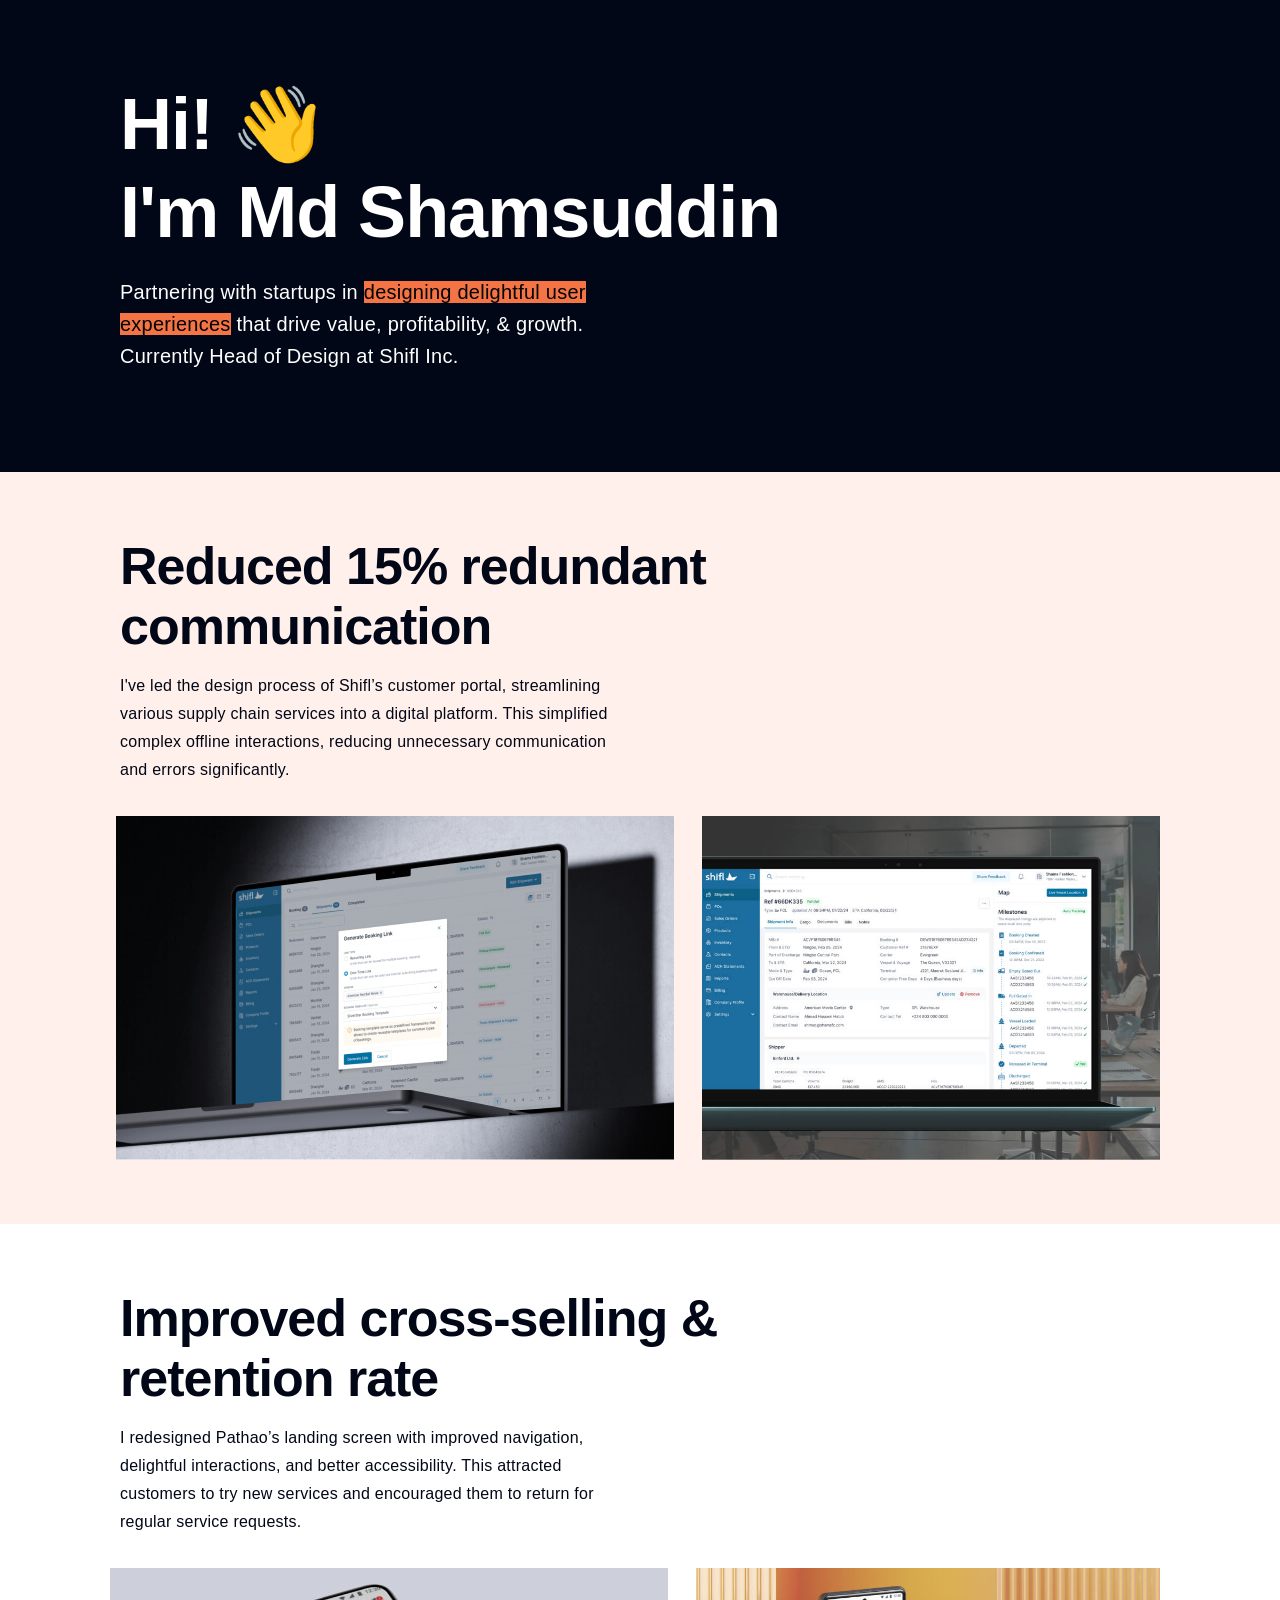
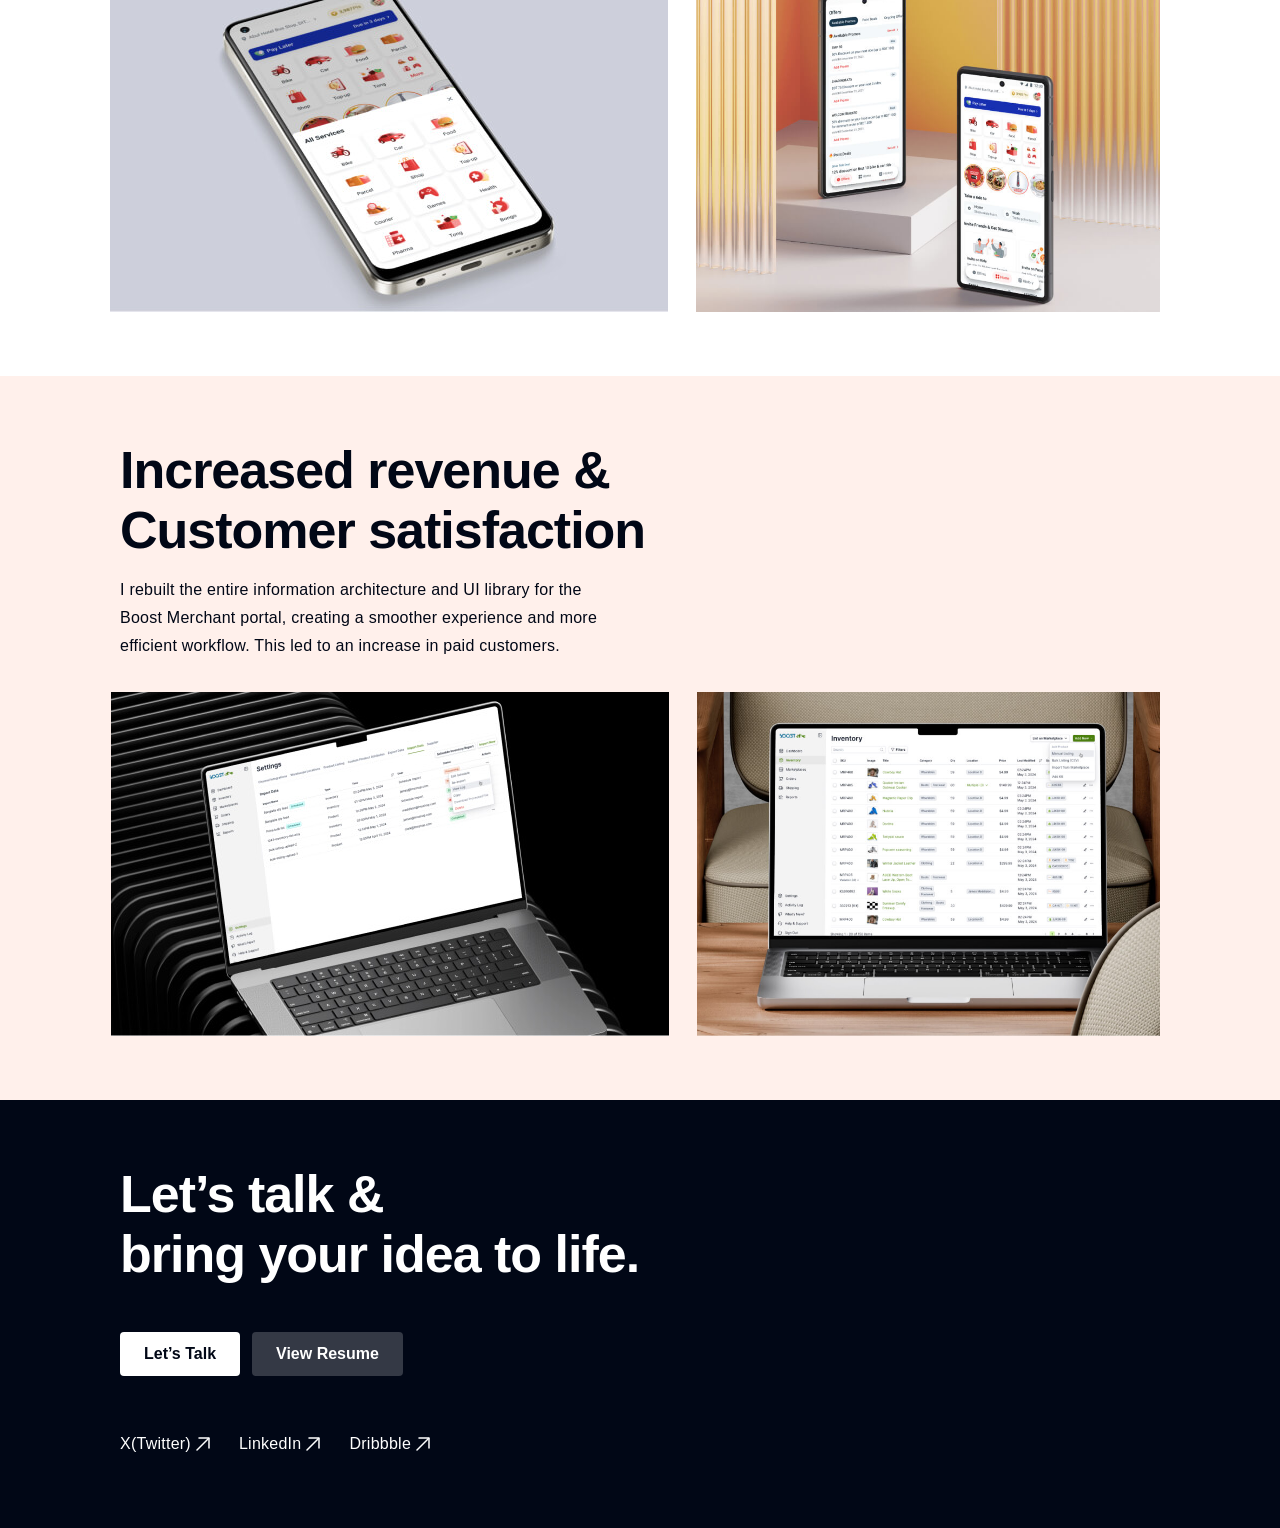
==== index.html @ 47aec11e "Moved all file in this new repo" ====
<html lang="en">
<head>
    <meta charset="UTF-8">
    <meta name="viewport" content="width=device-width, initial-scale=1.0">
    <title>Md Shamsuddin | Product Designer</title>
    <link rel="shortcut icon" href="./assets/favicon.jpg" type="image/jpg">
    <!-- Site's Metadata -->
    <meta property="og:title" content="Md Shamsuddin | Product Designer" />
    <meta property="og:url" content="https://shamsdel.com/" />
    <meta property="og:description" content="Digital product designer with 10 yrs of experience from Bangladesh." />
    <meta property="og:image" content="https://i.ibb.co.com/K29dHQf/thumbnail.jpg" />
    <meta property="og:image:height" content="627"/>
    <meta property="og:type" content="website"/>
    <!-- Stylesheets -->
    <link rel="stylesheet" href="style.css">
    <link rel="preconnect" href="https://fonts.googleapis.com">
    <link rel="preconnect" href="https://fonts.gstatic.com" crossorigin>
    <link href="https://fonts.cdnfonts.com/css/satoshi" rel="stylesheet">
</head>
<body>
    <section id="heroSec">
        <div class="container hero">
            <div class="title">
                <h1>Hi! 👋 <br> I'm Md Shamsuddin</h1>
                <p class="subtext">Partnering with startups in <mark>designing delightful user experiences</mark> that drive value, profitability, & growth. Currently Head of Design at <a href="https://www.linkedin.com/company/shifl" target="_blank">Shifl Inc.</a></p>
            </div>
            <!-- <div class="roll-btn">
                <a href="#work-1">Recent Works<img src="./assets/arrow-down.svg" alt=""></a>
            </div> -->
        </div>
    </section>

    <section id="work-1">
        <div class="container work workBlock-1">
            <div class="work-info">
                <h2>Reduced 15% redundant communication</h2>
                <p>I've led the design process of Shifl’s customer portal, streamlining various supply chain services into a digital platform. This simplified complex offline interactions, reducing unnecessary communication and errors significantly.</p>
            </div>
            <div class="work-imgs">
                <img class="lg-img" src="./assets/work1-bg.jpg" alt="">
                <img class="sm-img" src="./assets/work1-sm.jpg" alt="">
            </div>
        </div>
    </section>

    <section id="work-2">
        <div class="container work workBlock-2">
            <div class="work-info">
                <h2>Improved cross-selling &  retention rate</h2>
                <p>I redesigned Pathao’s landing screen with improved navigation, delightful interactions, and better accessibility. This attracted customers to try new services and encouraged them to return for regular service requests.</p>
            </div>
            <div class="work-imgs">
                <img class="lg-img" src="./assets/work2-bg.jpg" alt="">
                <img class="sm-img" src="./assets/work2-sm.jpg" alt="">
            </div>
        </div>
    </section>

    <section id="work-3">
        <div class="container work workBlock-3">
            <div class="work-info">
                <h2>Increased revenue & Customer satisfaction</h2>
                <p>I rebuilt the entire information architecture and UI library for the Boost Merchant portal, creating a smoother experience and more efficient workflow. This led to an increase in paid customers.</p>
            </div>
            <div class="work-imgs">
                <img class="lg-img" src="./assets/work3-bg.jpg" alt="">
                <img class="sm-img" src="./assets/work3-sm.jpg" alt="">
            </div>
        </div>
    </section>

    <footer>
        <div class="container footerDiv">
            <div class="footer-info">
                <h2>Let’s talk & <br>bring your idea to life.</h2>
                <div class="contact-btn">
                    <a href="mailto:mdshamsc@gmail.com"><button>Let’s Talk</button></a>
                    <a href="./assets/Md-Shamsuddin-Resume.pdf" target="_blank"><button class="secondary-btn">View Resume</button></a>
                </div>
                <div class="socials">
                    <a href="https://x.com/shams4xp">X(Twitter)<img src="./assets/arrow-up-right.svg" alt=""></a>
                    <a href="https://www.linkedin.com/in/mdshamsc/">LinkedIn<img src="./assets/arrow-up-right.svg" alt=""></a>
                    <a href="https://dribbble.com/scdelwar">Dribbble<img src="./assets/arrow-up-right.svg" alt=""></a>
                </div>
            </div>
        </div>
    </footer>   
</body>
</html>
---- style.css ----
html{
    scroll-behavior: smooth;
}

body{
    margin: 0px;
}

section{
    margin: 0px;
    display: flex;
    justify-content: center;
    align-items: center;
}

#heroSec{
    width: 100vw;
    /* height: 100vh; */
    /* background-image: url("./assets/hero-bg-lg.jpg");
    background-position: top right;
    background-size: cover;
    background-repeat: no-repeat; */
    background-color: #010716;
    margin: 0px;
    padding: 80px 0px;
}

#heroSec .subtext{
    padding-bottom: 0px;
}

#work-1, #work-3{
    background-color: #FFF0EB;
}

.hero{
    display: flex;
    flex-direction: column;
    justify-content: flex-end;
    gap: 8px;
    margin: 0;
    padding: 0px;
    height: 100%;
    width: 1200px;
}

h1, h2, h3 {
    font-family: 'Satoshi', Impact, Haettenschweiler, 'Arial Narrow Bold', sans-serif;
    margin: 0px;
    letter-spacing: -2px;
    max-width: 64%;
}

mark{
    background-color: #F57445;
}

h1{
    font-size: 80px;
    line-height: 96px;
    color: #fff;
    letter-spacing: -2px;
}

h2{
    font-size: 56px;
    line-height: 64px;
    color: #010716;
}

p{
    font-family: 'Satoshi', Arial, Helvetica, sans-serif;
    font-size: 16px;
    line-height: 28px;
    color: #010716;
    letter-spacing: 0.25px;
}

.subtext{
    font-size: 20px;
    line-height: 32px;
    color: #fff;
    width: 48%;
    font-weight: 400;
    padding-bottom: 64px;
}

.title p a{
    color: #fff;
    text-decoration: none;
}

.title p a:hover{
    text-decoration: underline;
}

/* .roll-btn{
    font-family: 'Satoshi', Arial, Helvetica, sans-serif;
    font-size: 20px;
    line-height: 32px;
    padding: 64px 0px;
    letter-spacing: 0.25px;
}

.roll-btn a{
    display: flex;
    justify-content: flex-start;
    align-items: center;
    text-decoration: none;
    color: #fff;
}

.roll-btn a:hover{
    text-decoration: underline;
    color: #fff;
}

.roll-btn img{
    padding-left: 8px;
} */

.lg-img, .sm-img{
    max-height: 428px;
}

/* .sm-img{
    max-height: 232px;
} */

.work{
    display: flex;
    flex-direction: column;
    gap: 0px;
    padding: 80px 80px;
    height: auto;
    max-width: 1200px;
}

.work-info p{
    max-width: 40%;
}

.work-imgs{
    display: flex;
    flex-direction: row-reverse;
    gap: 28px;
    align-items: end;
}

footer{
    background-color: #010716;
    display: flex;
    justify-content: center;
    align-items: center;
}

.footerDiv{
    display: flex;
    flex-direction: row;
    width: 1200px;
    padding: 80px 0;
    gap: 120px;
}

.footerDiv .footer-img{
    width: 50%;
}

.footerDiv .footer-info{
    width: 100%;
    display: flex;
    flex-direction: column;
    gap: 16px;
    justify-content: flex-end;

}

.footerDiv h2{
    color: #fff;
    width: 100%;
    padding-bottom: 32px;
}

.footerDiv p{
    color: #fff;
}

.footerDiv .contact-btn{
    padding-bottom: 32px;
}

.contact-btn button{
    color: #010716;
    background-color: #fff;
    border: 0px;
    padding: 8px 24px;
    border-radius: 4px;
    font-size: 16px;
    line-height: 28px;
    font-weight: 700;
    margin-right: 8px;
    cursor:pointer;
}

.contact-btn button:hover{
    background-color: #e5e5e5;
}

.contact-btn .secondary-btn{
    color: #fff;
    background: rgba(255, 255, 255, 0.20);
    border: 0px;
    cursor:pointer;
}

.contact-btn .secondary-btn:hover{
    background: rgba(255, 255, 255, 0.30);
}

.socials{
    display: flex;
    gap: 24px;
}

.socials a{
    color: #fff;
    display: flex;
    justify-content: flex-start;
    align-items: center;
    padding: 8px 0px;
    text-decoration: none;
    font-family: 'Satoshi', Arial, Helvetica, sans-serif;
    letter-spacing: 0.25px;
}

.socials a:hover{
    text-decoration: underline;
}

@media (max-width:1280px) and (min-width:960px) {
    h1{
        font-size: 72px;
        line-height: 88px;
        letter-spacing: -1px;
    }

    h2{
        font-size: 52px;
        line-height: 60px;
        letter-spacing: -1px;
    }

    .hero{
        width: 1040px;
    }

    .footerDiv, .work{
        width: 1040px;
        padding: 64px;
    }

    .lg-img, .sm-img{
        max-height: 344px;
    }
    
    /* .sm-img{
        max-height: 232px;
    } */

    h2, h3 {
        width: 100%;
    }

    .work-info p{
        max-width: 48%;
        padding-bottom: 16px;
    }
}

@media (max-width:959px) and (min-width:768px) {
    h1{
        font-size: 64px;
        line-height: 80px;
        max-width: 100%;
    }

    .hero, .footerDiv, .work{
        width: 736px;
    }

    .hero{
        padding: 0px 24px;
    }

    .lg-img, .sm-img{
        max-height: 240px;
    }
    
    /* .sm-img{
        max-height: 168px;
    } */

    h2, h3 {
        font-size: 44px;
        line-height: 56px;
        max-width: 80%;
    }

    .work-info p{
        max-width: 64%;
        padding-bottom: 16px;
    }

    .footerDiv{
        padding: 64px 0;
        gap: 80px;
    }

    .work{
        padding: 64px 24px;
    }

    .subtext{
        padding-bottom: 24px;
        font-size: 16px;
        line-height: 28px;
        width: 64%;
    }

    /* .roll-btn{
        padding: 24px 0px 80px 0px;
        font-size: 16px;
        line-height: 28px;
    } */
    
}

@media (max-width:767px) and (min-width:425px) {
    h1{
        font-size: 56px;
        line-height: 72px;
        letter-spacing: 0px;
        max-width: 84%;
    }

    .hero, .footerDiv, .work{
        max-width: 84%;
    }

    .hero{
        padding: 0px 24px;
    }

    .lg-img{
        max-height: auto;
        width: 100%;
    }
    
    .sm-img{
        max-height: auto;
        width: 100%;
    }

    h2, h3 {
        font-size: 40px;
        line-height: 48px;
        max-width: 100%;
        letter-spacing: 0px;
    }

    .work-info p{
        max-width: 80%;
    }

    .footerDiv{
        padding: 56px 0;
        gap: 56px;
    }

    .work{
        padding: 56px 20px;
    }

    .subtext{
        padding-bottom: 20px;
        font-size: 16px;
        line-height: 28px;
        width: 72%;
    }

    /* .roll-btn{
        padding: 20px 0px 56px 0px;
        font-size: 16px;
        line-height: 28px;
    } */

    /* #heroSec{
        height: 600px;
    } */

    .work-imgs{
        display: flex;
        flex-direction: column;
        gap: 16px;
        padding-top: 16px;
    }

    /* #heroSec{
        background-image: url("./assets/hero-bg-mb.jpg");
    }     */
}

@media (max-width:424px) {
    h1{
        font-size: 44px;
        line-height: 56px;
        letter-spacing: 0px;
        max-width: 100%;
    }

    #heroSec{
        padding: 48px 0px;
    }

    .hero, .footerDiv, .work{
        max-width: 100%;
    }

    .hero{
        padding: 0px 24px;
    }

    .lg-img{
        max-height: auto;
        width: 100%;
    }
    
    .sm-img{
        max-height: auto;
        width: 100%;
    }

    h2, h3 {
        font-size: 32px;
        line-height: 40px;
        max-width: 100%;
        letter-spacing: 0px;
    }

    .work-info p{
        max-width: 100%;
    }

    .footerDiv{
        padding: 48px 20px;
        gap: 56px;
    }

    .work{
        padding: 48px 20px;
    }

    .subtext{
        padding-bottom: 20px;
        font-size: 16px;
        line-height: 28px;
        width: 100%;
    }

    .work-imgs{
        display: flex;
        flex-direction: column;
        gap: 16px;
        padding-top: 16px;
    }

}
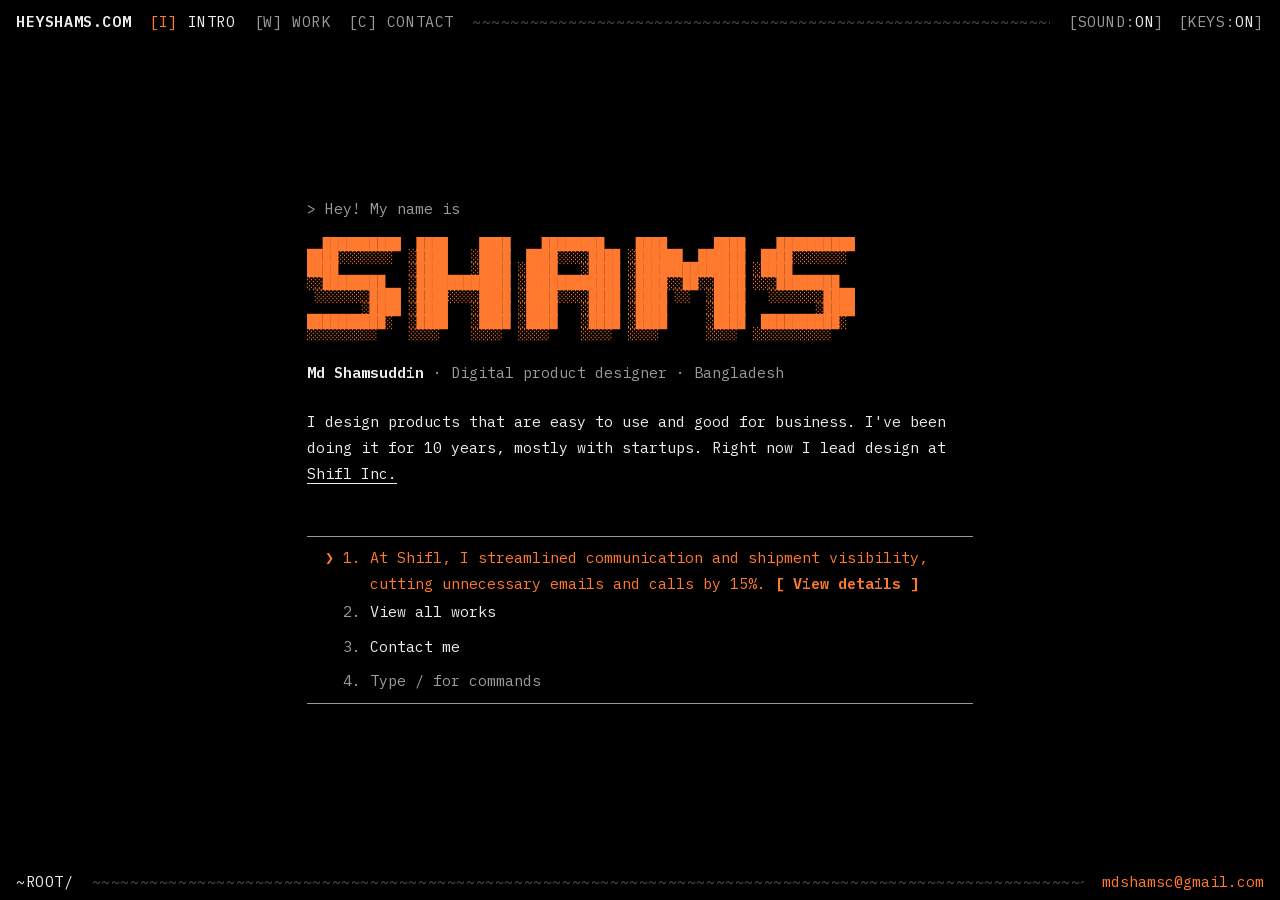
==== commit 24c7be78: "Replace site with ASCII terminal portfolio Co-Authored-By: Claude Sonnet 5.5 <noreply@anthropic.com>" ====
--- a/index.html
+++ b/index.html
@@ -1,89 +1,309 @@
+<!doctype html>
 <html lang="en">
 <head>
-    <meta charset="UTF-8">
-    <meta name="viewport" content="width=device-width, initial-scale=1.0">
-    <title>Md Shamsuddin | Product Designer</title>
-    <link rel="shortcut icon" href="./assets/favicon.jpg" type="image/jpg">
-    <!-- Site's Metadata -->
-    <meta property="og:title" content="Md Shamsuddin | Product Designer" />
-    <meta property="og:url" content="https://shamsdel.com/" />
-    <meta property="og:description" content="Digital product designer with 10 yrs of experience from Bangladesh." />
-    <meta property="og:image" content="https://i.ibb.co.com/K29dHQf/thumbnail.jpg" />
-    <meta property="og:image:height" content="627"/>
-    <meta property="og:type" content="website"/>
-    <!-- Stylesheets -->
-    <link rel="stylesheet" href="style.css">
-    <link rel="preconnect" href="https://fonts.googleapis.com">
-    <link rel="preconnect" href="https://fonts.gstatic.com" crossorigin>
-    <link href="https://fonts.cdnfonts.com/css/satoshi" rel="stylesheet">
+  <meta charset="utf-8">
+  <meta name="viewport" content="width=device-width, initial-scale=1, viewport-fit=cover">
+  <title>Md Shamsuddin · Digital product designer</title>
+  <meta name="description" content="Md Shamsuddin is a digital product designer from Bangladesh with 10 years of experience. Head of Design at Shifl. Case studies: Shifl, Pathao, Boost.">
+  <meta name="author" content="Md Shamsuddin">
+  <meta name="theme-color" content="#000000">
+  <meta name="color-scheme" content="dark">
+  <link rel="canonical" href="https://heyshams.com/">
+
+  <meta property="og:type" content="website">
+  <meta property="og:url" content="https://heyshams.com/">
+  <meta property="og:title" content="Md Shamsuddin · Digital product designer">
+  <meta property="og:description" content="I design products that are easy to use and good for business. 10 years, mostly with startups.">
+  <meta property="og:image" content="https://heyshams.com/assets/img/shams.jpg">
+  <meta name="twitter:card" content="summary">
+  <meta name="twitter:site" content="@shams4xp">
+
+  <link rel="icon" href="data:image/svg+xml,%3Csvg xmlns='http://www.w3.org/2000/svg' viewBox='0 0 32 32'%3E%3Crect width='32' height='32' fill='%23000'/%3E%3Ctext x='4' y='23' font-family='monospace' font-size='20' fill='%23ff7a2f'%3E&gt;_%3C/text%3E%3C/svg%3E">
+  <link rel="preload" href="assets/fonts/IBMPlexMono-400.woff2" as="font" type="font/woff2" crossorigin>
+  <link rel="stylesheet" href="styles.css">
+
+  <script type="application/ld+json">
+  {
+    "@context": "https://schema.org",
+    "@type": "Person",
+    "name": "Md Shamsuddin",
+    "alternateName": "Shams",
+    "jobTitle": "Head of Design",
+    "worksFor": { "@type": "Organization", "name": "Shifl Inc." },
+    "description": "Digital product designer from Bangladesh with 10 years of experience.",
+    "url": "https://heyshams.com/",
+    "image": "https://heyshams.com/assets/img/shams.jpg",
+    "email": "mailto:mdshamsc@gmail.com",
+    "address": { "@type": "PostalAddress", "addressCountry": "BD" },
+    "sameAs": [
+      "https://www.linkedin.com/in/mdshamsc/",
+      "https://dribbble.com/scdelwar",
+      "https://x.com/shams4xp"
+    ]
+  }
+  </script>
+
+  <!-- Marks JS as available before first paint so screens don't flash stacked. -->
+  <script>document.documentElement.classList.add('js');</script>
+
+  <!-- Microsoft Clarity: paste your project ID below. Nothing loads while it is empty. -->
+  <script>
+    window.CLARITY_ID = "ziruip1b5j";
+    if (window.CLARITY_ID) {
+      (function(c,l,a,r,i,t,y){
+        c[a]=c[a]||function(){(c[a].q=c[a].q||[]).push(arguments)};
+        t=l.createElement(r);t.async=1;t.src="https://www.clarity.ms/tag/"+i;
+        y=l.getElementsByTagName(r)[0];y.parentNode.insertBefore(t,y);
+      })(window,document,"clarity","script",window.CLARITY_ID);
+    }
+  </script>
+  <script src="main.js" defer></script>
 </head>
 <body>
-    <section id="heroSec">
-        <div class="container hero">
-            <div class="title">
-                <h1>Hi! 👋 <br> I'm Md Shamsuddin</h1>
-                <p class="subtext">Partnering with startups in <mark>designing delightful user experiences</mark> that drive value, profitability, & growth. Currently Head of Design at <a href="https://www.linkedin.com/company/shifl" target="_blank">Shifl Inc.</a></p>
-            </div>
-            <!-- <div class="roll-btn">
-                <a href="#work-1">Recent Works<img src="./assets/arrow-down.svg" alt=""></a>
-            </div> -->
-        </div>
-    </section>
-
-    <section id="work-1">
-        <div class="container work workBlock-1">
-            <div class="work-info">
-                <h2>Reduced 15% redundant communication</h2>
-                <p>I've led the design process of Shifl’s customer portal, streamlining various supply chain services into a digital platform. This simplified complex offline interactions, reducing unnecessary communication and errors significantly.</p>
-            </div>
-            <div class="work-imgs">
-                <img class="lg-img" src="./assets/work1-bg.jpg" alt="">
-                <img class="sm-img" src="./assets/work1-sm.jpg" alt="">
-            </div>
-        </div>
-    </section>
-
-    <section id="work-2">
-        <div class="container work workBlock-2">
-            <div class="work-info">
-                <h2>Improved cross-selling &  retention rate</h2>
-                <p>I redesigned Pathao’s landing screen with improved navigation, delightful interactions, and better accessibility. This attracted customers to try new services and encouraged them to return for regular service requests.</p>
-            </div>
-            <div class="work-imgs">
-                <img class="lg-img" src="./assets/work2-bg.jpg" alt="">
-                <img class="sm-img" src="./assets/work2-sm.jpg" alt="">
-            </div>
-        </div>
-    </section>
-
-    <section id="work-3">
-        <div class="container work workBlock-3">
-            <div class="work-info">
-                <h2>Increased revenue & Customer satisfaction</h2>
-                <p>I rebuilt the entire information architecture and UI library for the Boost Merchant portal, creating a smoother experience and more efficient workflow. This led to an increase in paid customers.</p>
-            </div>
-            <div class="work-imgs">
-                <img class="lg-img" src="./assets/work3-bg.jpg" alt="">
-                <img class="sm-img" src="./assets/work3-sm.jpg" alt="">
-            </div>
-        </div>
-    </section>
-
-    <footer>
-        <div class="container footerDiv">
-            <div class="footer-info">
-                <h2>Let’s talk & <br>bring your idea to life.</h2>
-                <div class="contact-btn">
-                    <a href="mailto:mdshamsc@gmail.com"><button>Let’s Talk</button></a>
-                    <a href="./assets/Md-Shamsuddin-Resume.pdf" target="_blank"><button class="secondary-btn">View Resume</button></a>
-                </div>
-                <div class="socials">
-                    <a href="https://x.com/shams4xp">X(Twitter)<img src="./assets/arrow-up-right.svg" alt=""></a>
-                    <a href="https://www.linkedin.com/in/mdshamsc/">LinkedIn<img src="./assets/arrow-up-right.svg" alt=""></a>
-                    <a href="https://dribbble.com/scdelwar">Dribbble<img src="./assets/arrow-up-right.svg" alt=""></a>
-                </div>
-            </div>
-        </div>
-    </footer>   
+  <a class="skip" href="#main">Skip to content</a>
+
+  <!-- Full-screen character noise. Decorative only. -->
+  <canvas id="grid" aria-hidden="true"></canvas>
+
+  <header class="hud hud-top">
+    <a class="hud-brand" href="#intro" aria-label="heyshams.com, back to intro">HEYSHAMS.COM</a>
+    <nav class="topnav" aria-label="Sections">
+      <a href="#intro" data-key="i" data-nav="intro"><span class="k" aria-hidden="true">[I]</span> Intro</a>
+      <a href="#works" data-key="w" data-nav="work"><span class="k" aria-hidden="true">[W]</span> Work</a>
+      <a href="#contact" data-key="c" data-nav="contact"><span class="k" aria-hidden="true">[C]</span> Contact</a>
+    </nav>
+    <span class="hud-fill" aria-hidden="true"></span>
+    <span class="hud-controls">
+      <button id="sound" class="toggle" type="button" aria-pressed="true" hidden>
+        <span aria-hidden="true">[</span>Sound<span aria-hidden="true">:</span><span class="state" aria-hidden="true">ON</span><span aria-hidden="true">]</span>
+      </button>
+      <button id="hotkeys" class="toggle" type="button" aria-pressed="true" hidden>
+        <span aria-hidden="true">[</span>Keys<span aria-hidden="true">:</span><span class="state" aria-hidden="true">ON</span><span aria-hidden="true">]</span>
+        <span class="sr-only">(single-key shortcuts)</span>
+      </button>
+    </span>
+  </header>
+
+  <main id="main" tabindex="-1">
+
+    <!-- ===================== INTRO ===================== -->
+    <section id="intro" class="screen" aria-labelledby="intro-title">
+      <p class="prompt" aria-hidden="true">&gt; Hey! My name is</p>
+      <h1 id="intro-title" tabindex="-1">
+        <span class="sr-only">Hey, I'm Md Shamsuddin</span>
+        <span class="bigtext" data-max="13" aria-hidden="true">  ████████  ██      ██    ██████    ██      ██    ████████
+██          ██      ██  ██      ██  ████  ████  ██
+  ██████    ██████████  ██████████  ██  ██  ██    ██████
+        ██  ██      ██  ██      ██  ██      ██          ██
+████████    ██      ██  ██      ██  ██      ██  ████████</span>
+      </h1>
+      <p class="byline"><span class="hi">Md Shamsuddin</span> <span aria-hidden="true">·</span> Digital product designer <span aria-hidden="true">·</span> Bangladesh</p>
+
+      <p>I design products that are easy to use and good for business. I've been doing it for 10 years, mostly with startups. Right now I lead design at <a class="ul" href="https://www.linkedin.com/company/shifl" rel="noopener">Shifl Inc.</a></p>
+
+      <nav class="menu" aria-label="Intro">
+        <a class="opt" href="#shifl" data-key="enter 1"><span class="num" aria-hidden="true">1.</span> <span>At Shifl, I streamlined communication and shipment visibility, cutting unnecessary emails and calls by <mark>15%</mark>. <span class="tbtn" aria-hidden="true">[ View details ]</span><span class="sr-only">View details: Shifl case study</span></span></a>
+        <a class="opt" href="#works" data-key="w 2"><span class="num" aria-hidden="true">2.</span> View all works</a>
+        <a class="opt" href="#contact" data-key="c 3"><span class="num" aria-hidden="true">3.</span> Contact me</a>
+      </nav>
+    </section>
+
+    <!-- ===================== WORKS ===================== -->
+    <section id="works" class="screen" aria-labelledby="works-title">
+      <p class="prompt" aria-hidden="true">&gt; work --list</p>
+      <h2 id="works-title" tabindex="-1">Selected <mark>works</mark></h2>
+      <p>Three case studies from the last few years. Pick one to read it.</p>
+
+      <nav class="menu" aria-label="Works">
+        <a class="opt" href="#shifl" data-key="enter 1"><span class="num" aria-hidden="true">1.</span> Shifl <span class="dim" aria-hidden="true">·</span> Customer portal</a>
+        <a class="opt" href="#pathao" data-key="2"><span class="num" aria-hidden="true">2.</span> Pathao <span class="dim" aria-hidden="true">·</span> App home screen</a>
+        <a class="opt" href="#boost" data-key="3"><span class="num" aria-hidden="true">3.</span> Boost <span class="dim" aria-hidden="true">·</span> Merchant portal</a>
+      </nav>
+    </section>
+
+    <!-- ===================== PROJECT 1 ===================== -->
+    <section id="shifl" class="screen project" aria-labelledby="shifl-title">
+      <p class="prompt" aria-hidden="true">&gt; work 01/03</p>
+      <h2 id="shifl-title" tabindex="-1">Cut unnecessary emails and calls by <mark>15%</mark></h2>
+      <dl class="meta">
+        <div><dt>Client</dt><dd>Shifl Inc.</dd></div>
+        <div><dt>Project</dt><dd>Customer portal</dd></div>
+        <div><dt>Result</dt><dd>15% fewer unnecessary emails and calls</dd></div>
+      </dl>
+      <p class="rule" data-char="-" aria-hidden="true"></p>
+
+      <p>Shifl's customers tracked shipments through calls and emails. I led the design of a customer portal that puts shipment updates and key services in one place.</p>
+      <p>Customers can now see where their cargo is without asking. Fewer manual handoffs meant fewer errors, and unnecessary emails and calls dropped by 15%.</p>
+
+      <div class="shots">
+        <figure class="shot">
+          <button class="img-btn" type="button" data-full="assets/img/work1-bg.jpg">
+            <img src="assets/img/work1-bg.jpg" width="858" height="644" loading="lazy" decoding="async" alt="Shifl customer portal on a laptop: a shipment page with cargo details, delivery location and a milestone tracker.">
+            <span class="sr-only">(enlarge)</span>
+          </button>
+          <figcaption><span class="dim">FIG.01A</span> Shipment details</figcaption>
+        </figure>
+        <figure class="shot">
+          <button class="img-btn" type="button" data-full="assets/img/work1-sm.jpg">
+            <img src="assets/img/work1-sm.jpg" width="558" height="344" loading="lazy" decoding="async" alt="Shifl customer portal on a laptop: the shipments list with a Generate booking link dialog open.">
+            <span class="sr-only">(enlarge)</span>
+          </button>
+          <figcaption><span class="dim">FIG.01B</span> Booking links</figcaption>
+        </figure>
+      </div>
+
+      <nav class="menu" aria-label="Next">
+        <a class="opt" href="#pathao" data-key="enter n 1"><span class="num" aria-hidden="true">1.</span> Next project: Pathao</a>
+        <a class="opt" href="#contact" data-key="c 2"><span class="num" aria-hidden="true">2.</span> Contact me</a>
+        <a class="opt" href="#intro" data-key="r 3"><span class="num" aria-hidden="true">3.</span> Restart</a>
+      </nav>
+    </section>
+
+    <!-- ===================== PROJECT 2 ===================== -->
+    <section id="pathao" class="screen project" aria-labelledby="pathao-title">
+      <p class="prompt" aria-hidden="true">&gt; work 02/03</p>
+      <h2 id="pathao-title" tabindex="-1">More <mark>cross-selling</mark>, better retention</h2>
+      <dl class="meta">
+        <div><dt>Client</dt><dd>Pathao</dd></div>
+        <div><dt>Project</dt><dd>App home screen</dd></div>
+        <div><dt>Result</dt><dd>More cross-selling and repeat use</dd></div>
+      </dl>
+      <p class="rule" data-char="-" aria-hidden="true"></p>
+
+      <p>Pathao's home screen is where people choose a ride, food or a parcel. I redesigned it with clearer navigation, small moments of delight and better accessibility.</p>
+      <p>More customers tried new services, and more came back for the ones they use every week.</p>
+
+      <div class="shots">
+        <figure class="shot">
+          <button class="img-btn" type="button" data-full="assets/img/work2-bg.jpg">
+            <img src="assets/img/work2-bg.jpg" width="858" height="636" loading="lazy" decoding="async" alt="Two phones showing the Pathao app: an offers screen and the redesigned home screen with shortcuts for bike, car, food and parcel.">
+            <span class="sr-only">(enlarge)</span>
+          </button>
+          <figcaption><span class="dim">FIG.02A</span> Home and offers</figcaption>
+        </figure>
+        <figure class="shot">
+          <button class="img-btn" type="button" data-full="assets/img/work2-sm.jpg">
+            <img src="assets/img/work2-sm.jpg" width="558" height="344" loading="lazy" decoding="async" alt="Pathao app on a phone with the All services sheet open: bike, car, food, parcel, shop, health and more.">
+            <span class="sr-only">(enlarge)</span>
+          </button>
+          <figcaption><span class="dim">FIG.02B</span> All services</figcaption>
+        </figure>
+      </div>
+
+      <nav class="menu" aria-label="Next">
+        <a class="opt" href="#boost" data-key="enter n 1"><span class="num" aria-hidden="true">1.</span> Next project: Boost</a>
+        <a class="opt" href="#contact" data-key="c 2"><span class="num" aria-hidden="true">2.</span> Contact me</a>
+        <a class="opt" href="#intro" data-key="r 3"><span class="num" aria-hidden="true">3.</span> Restart</a>
+      </nav>
+    </section>
+
+    <!-- ===================== PROJECT 3 ===================== -->
+    <section id="boost" class="screen project" aria-labelledby="boost-title">
+      <p class="prompt" aria-hidden="true">&gt; work 03/03</p>
+      <h2 id="boost-title" tabindex="-1">More <mark>paying merchants</mark>, and happier ones</h2>
+      <dl class="meta">
+        <div><dt>Client</dt><dd>Boost</dd></div>
+        <div><dt>Project</dt><dd>Merchant portal</dd></div>
+        <div><dt>Result</dt><dd>More paying merchants</dd></div>
+      </dl>
+      <p class="rule" data-char="-" aria-hidden="true"></p>
+
+      <p>I rebuilt the information architecture and UI library for Boost's merchant portal. Everyday work like managing inventory and listings got faster and easier to follow.</p>
+      <p>Merchants were happier, and more of them became paying customers.</p>
+
+      <div class="shots">
+        <figure class="shot">
+          <button class="img-btn" type="button" data-full="assets/img/work3-bg.jpg">
+            <img src="assets/img/work3-bg.jpg" width="858" height="638" loading="lazy" decoding="async" alt="Boost merchant portal on a laptop: an inventory table with products, quantities, locations and prices.">
+            <span class="sr-only">(enlarge)</span>
+          </button>
+          <figcaption><span class="dim">FIG.03A</span> Inventory</figcaption>
+        </figure>
+        <figure class="shot">
+          <button class="img-btn" type="button" data-full="assets/img/work3-sm.jpg">
+            <img src="assets/img/work3-sm.jpg" width="558" height="344" loading="lazy" decoding="async" alt="Boost merchant portal on a laptop: the settings page with a table of data exports.">
+            <span class="sr-only">(enlarge)</span>
+          </button>
+          <figcaption><span class="dim">FIG.03B</span> Data exports</figcaption>
+        </figure>
+      </div>
+
+      <nav class="menu" aria-label="Next">
+        <a class="opt" href="#shifl" data-key="enter n 1"><span class="num" aria-hidden="true">1.</span> Next project: Shifl</a>
+        <a class="opt" href="#contact" data-key="c 2"><span class="num" aria-hidden="true">2.</span> Contact me</a>
+        <a class="opt" href="#intro" data-key="r 3"><span class="num" aria-hidden="true">3.</span> Restart</a>
+      </nav>
+    </section>
+
+    <!-- ===================== CONTACT ===================== -->
+    <section id="contact" class="screen" aria-labelledby="contact-title">
+      <p class="prompt" aria-hidden="true">&gt; contact --open</p>
+      <h2 id="contact-title" tabindex="-1">
+        <span class="sr-only">Let's talk</span>
+        <span class="bigtext bigtext--white" data-max="13" aria-hidden="true"></span>
+      </h2>
+
+      <p class="rule" data-char="-" aria-hidden="true"></p>
+
+      <div class="contact-intro">
+        <button class="img-btn portrait" type="button" data-full="assets/img/shams.jpg">
+          <img class="ascii" src="assets/img/shams-ascii.png" width="500" height="499" loading="lazy" decoding="async" alt="" aria-hidden="true">
+          <img class="real" src="assets/img/shams.jpg" width="1112" height="1111" loading="lazy" decoding="async" alt="Md Shamsuddin smiling, wearing a black t-shirt, on an orange background.">
+          <span class="sr-only">(enlarge)</span>
+        </button>
+      </div>
+
+      <p class="rule" data-char="-" aria-hidden="true"></p>
+      <dl class="meta links">
+        <div><dt>Email</dt><dd><a href="mailto:mdshamsc@gmail.com">mdshamsc@gmail.com</a></dd></div>
+        <div><dt>Résumé</dt><dd><a href="assets/Md-Shamsuddin-Resume.pdf" target="_blank" rel="noopener">Md-Shamsuddin-Resume.pdf</a> <span class="dim">(1 MB, new tab)</span></dd></div>
+        <div><dt>LinkedIn</dt><dd><a href="https://www.linkedin.com/in/mdshamsc/" rel="noopener">in/mdshamsc</a></dd></div>
+        <div><dt>Dribbble</dt><dd><a href="https://dribbble.com/scdelwar" rel="noopener">scdelwar</a></dd></div>
+        <div><dt>X</dt><dd><a href="https://x.com/shams4xp" rel="noopener">@shams4xp</a></dd></div>
+      </dl>
+
+      <nav class="menu" aria-label="Contact">
+        <p class="ask">Got an idea you want to bring to life? Let me hear that as your design partner.</p>
+        <a class="opt" href="mailto:mdshamsc@gmail.com" data-key="enter e 1"><span class="num" aria-hidden="true">1.</span> Email me</a>
+        <a class="opt" href="assets/Md-Shamsuddin-Resume.pdf" target="_blank" rel="noopener" data-key="2"><span class="num" aria-hidden="true">2.</span> View résumé<span class="sr-only"> (PDF, opens in new tab)</span></a>
+        <a class="opt" href="#intro" data-key="r 3"><span class="num" aria-hidden="true">3.</span> Restart</a>
+      </nav>
+
+    </section>
+  </main>
+
+  <!-- Command input. JS moves it to the end of whichever screen is showing. -->
+  <div class="cmd" id="cmd" hidden>
+    <div class="cmd-box">
+      <span class="cmd-prompt" aria-hidden="true">❯</span>
+      <span class="num" aria-hidden="true">4.</span>
+      <input id="cmd-input" class="cmd-input" type="text" role="combobox" aria-label="Go to a page. Type a slash for commands."
+        aria-expanded="false" aria-controls="cmd-list" aria-autocomplete="list" autocomplete="off" autocapitalize="off"
+        autocorrect="off" spellcheck="false" enterkeyhint="go" placeholder="Type / for commands">
+    </div>
+    <ul id="cmd-list" class="cmd-list" role="listbox" aria-label="Commands" hidden></ul>
+    <p class="cmd-hint" aria-hidden="true">/ for commands · ↑↓ to select · Tab or Enter to go</p>
+    <p id="cmd-msg" class="cmd-msg" role="status"></p>
+  </div>
+
+  <footer class="hud hud-bottom">
+    <span class="path" id="path" aria-label="Current location">~root/</span>
+    <span class="hud-fill" aria-hidden="true"></span>
+    <a class="mail" href="mailto:mdshamsc@gmail.com">mdshamsc@gmail.com</a>
+  </footer>
+
+  <!-- Full-size image viewer -->
+  <dialog id="viewer" aria-labelledby="viewer-caption">
+    <div class="viewer-inner">
+     <div class="viewer-col">
+      <div class="viewer-top">
+        <span class="dim" aria-hidden="true">&gt; view --full</span>
+        <button id="viewer-close" class="opt is-sel" type="button">Close <span class="dim" aria-hidden="true">(Esc)</span></button>
+      </div>
+      <img id="viewer-img" src="data:," alt="">
+      <p id="viewer-caption"></p>
+     </div>
+    </div>
+  </dialog>
 </body>
-</html>+</html>
--- a/styles.css
+++ b/styles.css
@@ -0,0 +1,438 @@
+/* ---------- Fonts (self-hosted, SIL Open Font License) ---------- */
+@font-face {
+  font-family: "IBM Plex Mono";
+  src: url("assets/fonts/IBMPlexMono-400.woff2") format("woff2");
+  font-weight: 400;
+  font-display: swap;
+}
+@font-face {
+  font-family: "IBM Plex Mono";
+  src: url("assets/fonts/IBMPlexMono-600.woff2") format("woff2");
+  font-weight: 600;
+  font-display: swap;
+}
+
+/* ---------- Tokens ---------- */
+:root {
+  --bg: #000;
+  --text: #ececec;     /* main copy */
+  --dim: #9a9a9a;      /* meta and subtext, 7.4:1 on black */
+  --faint: #4a4a4a;    /* decorative rules only */
+  --orange: #ff7a2f;   /* accent + actions, 8.1:1 on black; black on it is 8.1:1 */
+  --teal: #32d6c4;     /* used once: the live status dot */
+  --fs: 15px;          /* the one text size (big block titles are the exception) */
+  --mono: "IBM Plex Mono", ui-monospace, "SFMono-Regular", Menlo, Consolas, monospace;
+  /* Block glyphs come from the system mono font so spaces and blocks share one width. */
+  --blocks: ui-monospace, "SFMono-Regular", Menlo, Consolas, "DejaVu Sans Mono", "Liberation Mono", monospace;
+  --measure: 80ch;
+}
+
+* { box-sizing: border-box; }
+
+html { background: var(--bg); color-scheme: dark; scroll-padding: 48px 0 64px; }
+
+body {
+  margin: 0;
+  min-height: 100dvh;
+  color: var(--text);
+  background: var(--bg);
+  font: 400 var(--fs)/1.75 var(--mono);
+  -webkit-font-smoothing: antialiased;
+}
+
+h1, h2, p, dl, figure, figcaption, button, a { font-size: inherit; }
+p, dd, figcaption, h2, .opt { text-wrap: pretty; }
+
+a { color: var(--orange); text-underline-offset: 4px; text-decoration-thickness: 1px; }
+a:hover { color: var(--text); }
+a.ul, a.ul:hover { color: inherit; text-decoration: underline; }
+
+mark { background: none; color: var(--orange); }
+
+p { margin: 0 0 1.1em; }
+
+.dim { color: var(--dim); }
+.hi { color: var(--text); font-weight: 600; }
+
+.sr-only {
+  position: absolute !important;
+  width: 1px; height: 1px;
+  margin: -1px; padding: 0; border: 0;
+  overflow: hidden; clip: rect(0 0 0 0); white-space: nowrap;
+}
+
+/* ---------- Focus ---------- */
+:focus { outline: none; }
+:focus-visible { outline: 1px dashed var(--orange); outline-offset: 4px; }
+[tabindex="-1"]:focus-visible { outline: none; }
+
+.skip {
+  position: fixed;
+  top: 8px; left: 8px;
+  z-index: 50;
+  padding: 2px 1ch;
+  background: var(--orange);
+  color: var(--bg);
+  text-decoration: none;
+  transform: translateY(-300%);
+}
+.skip:focus { transform: none; }
+
+/* ---------- Canvas noise ---------- */
+#grid {
+  position: fixed;
+  inset: 0;
+  width: 100%;
+  height: 100%;
+  z-index: 0;
+  pointer-events: none;
+}
+
+/* ---------- HUD (top nav + footer) ---------- */
+.hud {
+  position: fixed;
+  left: 0; right: 0;
+  z-index: 3;
+  display: flex;
+  align-items: center;
+  gap: 2ch;
+  padding: 6px 16px;
+  line-height: 1.6;
+  text-transform: uppercase;
+  letter-spacing: .04em;
+  color: var(--dim);
+  background: var(--bg);
+  white-space: nowrap;
+}
+.hud a { text-decoration: none; }
+.hud-top { top: 0; }
+.hud-bottom { bottom: 0; }
+.hud-brand { color: var(--text); font-weight: 600; }
+.hud-brand:hover { color: var(--orange); }
+.hud-fill { flex: 1; overflow: hidden; color: var(--faint); }
+.hud-fill::before { content: "~~~~~~~~~~~~~~~~~~~~~~~~~~~~~~~~~~~~~~~~~~~~~~~~~~~~~~~~~~~~~~~~~~~~~~~~~~~~~~~~~~~~~~~~~~~~~~~~~~~~~~~~~~~~~~~~~~~~~~~~~~~~~~~~~~~~~~~~~~~~~~~~~~~~~~~~~~~~~~~~~~~~~~~~~~~~~~~~~~~~~~~~~~~~~~~~~~~~~~~~~"; }
+
+.topnav { display: flex; gap: 2ch; }
+.topnav a { color: var(--dim); }
+.topnav a:hover { color: var(--orange); }
+.topnav a[aria-current="page"] { color: var(--text); }
+.topnav a[aria-current="page"] .k { color: var(--orange); }
+
+.hud-controls { display: flex; gap: 1.5ch; }
+.toggle {
+  font: inherit;
+  color: var(--dim);
+  background: none;
+  border: 0;
+  padding: 4px 0;
+  min-height: 32px;
+  cursor: pointer;
+  text-transform: uppercase;
+  letter-spacing: inherit;
+}
+.toggle .state { color: var(--text); }
+.toggle[aria-pressed="false"] .state { color: var(--dim); }
+.toggle:hover { color: var(--orange); }
+
+.mail { color: var(--orange); text-transform: none; letter-spacing: 0; }
+.mail:hover { color: var(--text); }
+
+/* ---------- Stage ---------- */
+main {
+  position: relative;
+  z-index: 1;
+  min-height: 100dvh;
+  display: grid;
+  grid-template-columns: minmax(0, 1fr);
+  place-items: center;
+  padding: 64px 16px;
+}
+
+.screen {
+  width: min(var(--measure), 100%);
+  padding: 32px 3ch;
+}
+
+/* With JS: one screen at a time. Without JS: plain stacked document. */
+html.js .screen { display: none; }
+html.js .screen.is-active { display: block; }
+html:not(.js) main { display: block; }
+html:not(.js) .screen { margin: 0 auto 48px; }
+html:not(.js) .hud-controls { display: none; }
+
+.path { color: var(--text); white-space: nowrap; }
+
+/* ---------- Type: one size everywhere ---------- */
+h1, h2 {
+  margin: 0 0 1.25em;
+  font-weight: 600;
+  line-height: 1.6;
+  color: var(--text);
+}
+.project h2 { margin-bottom: 1em; }
+
+.prompt { margin: 0 0 1em; color: var(--dim); }
+.byline { margin-bottom: 1.5em; color: var(--dim); }
+.byline .hi { color: var(--text); }
+
+.bigtext {
+  display: block;
+  font-family: var(--blocks);
+  font-size: 14px;          /* JS scales this to fit */
+  font-weight: 400;
+  line-height: 1;
+  white-space: pre;
+  color: var(--orange);
+  overflow: hidden;
+}
+
+.bigtext--white { color: var(--text); }
+
+.rule {
+  margin: 1.75em 0;
+  overflow: hidden;
+  white-space: pre;
+  line-height: 1;
+  color: var(--faint);
+  user-select: none;
+}
+/* Fallback before JS fills the exact width. */
+.rule:empty::before { content: "--------------------------------------------------------------------------------------------------------------------------------------------"; }
+
+.rule[data-char="·"]:empty::before { content: "············································································································································"; }
+
+/* ---------- Meta tables ---------- */
+.meta { margin: 0; display: grid; gap: .15em; }
+.meta div { display: grid; grid-template-columns: 10ch 1fr; gap: 1ch; }
+.meta dt { color: var(--dim); text-transform: uppercase; letter-spacing: .04em; white-space: nowrap; }
+.meta dt::after { content: " :"; }
+.meta dd { margin: 0; }
+.links { gap: .4em; }
+
+/* ---------- Actions ---------- */
+/* Option list, like Claude Code's selection prompts: a vertical list where
+   the selected row gets a ❯ pointer and the accent color. */
+.menu {
+  display: flex;
+  flex-direction: column;
+  align-items: flex-start;
+  gap: .15em;
+  margin: 3.25em 0 0;
+  padding: .5em 2ch 0;
+  border-top: 1px solid var(--dim);
+}
+html:not(.js) .menu { padding-bottom: .5em; border-bottom: 1px solid var(--dim); }
+.opt {
+  display: inline-flex;
+  align-items: baseline;
+  gap: 1ch;
+  min-height: 32px;
+  padding: 0;
+  border: 0;
+  background: none;
+  color: var(--text);
+  font: inherit;
+  text-align: left;
+  text-decoration: none;
+  cursor: pointer;
+}
+.opt::before {
+  content: "❯";
+  width: 1ch;
+  font-family: var(--blocks);
+  visibility: hidden;
+}
+.opt .num { color: var(--dim); }
+.opt.is-sel, .opt:focus-visible { color: var(--orange); outline: none; }
+.opt.is-sel::before, .opt:focus-visible::before { visibility: visible; }
+.opt.is-sel .num, .opt:focus-visible .num { color: var(--orange); }
+html:not(.js) .opt::before { display: none; }
+/* Text action: bracketed, no fill. */
+.tbtn {
+  color: var(--orange);
+  font-weight: 600;
+  text-decoration: none;
+  white-space: nowrap;
+}
+.tbtn:hover { color: var(--text); }
+/* Hide letter hints when single-key shortcuts are off. */
+.no-hotkeys .topnav .k { display: none; }
+
+/* ---------- Command input (Claude Code style) ---------- */
+.cmd { width: min(var(--measure), 100%); margin: 0 auto; padding: 0 3ch 32px; }
+.screen > .cmd { width: auto; margin: 0; padding: 0; }
+.cmd[hidden] { display: none; }
+.cmd p { margin: 0; }
+/* The type row is the last row of the option list: same pointer, number and
+   spacing. Only a top (the menu's) and bottom border, square. */
+.cmd-box {
+  display: flex;
+  align-items: baseline;
+  gap: 1ch;
+  min-height: 32px;
+  padding: 0 2ch .5em;
+  border: 0;
+  border-bottom: 1px solid var(--dim);
+  border-radius: 0;
+  cursor: text;
+}
+.cmd-prompt { width: 1ch; font-family: var(--blocks); color: var(--orange); visibility: hidden; }
+.cmd-box .num { color: var(--dim); }
+.cmd-box:focus-within .cmd-prompt { visibility: visible; }
+.cmd-box:focus-within .num { color: var(--orange); }
+.cmd-input {
+  flex: 1;
+  min-width: 0;
+  min-height: 30px;
+  padding: 0;
+  border: 0;
+  background: none;
+  color: var(--text);
+  font: inherit;
+  caret-color: var(--orange); /* blinks inline once the row is selected */
+}
+.cmd-input:focus-visible { outline: none; }
+.cmd-input::placeholder { color: var(--dim); opacity: 1; }
+.cmd-list { list-style: none; margin: .6em 0 0; padding: 0 2ch; }
+.cmd-opt {
+  display: flex;
+  align-items: baseline;
+  gap: 1ch;
+  min-height: 30px;
+  cursor: pointer;
+}
+.cmd-opt::before { content: "❯"; width: 1ch; font-family: var(--blocks); visibility: hidden; }
+.cmd-name { flex: 0 0 11ch; color: var(--text); }
+.cmd-desc { min-width: 0; color: var(--dim); }
+.cmd-opt.is-sel::before { visibility: visible; color: var(--orange); }
+.cmd-opt.is-sel .cmd-name, .cmd-opt.is-sel .cmd-desc { color: var(--orange); }
+.cmd-hint { margin-top: .6em; padding: 0 2ch; color: var(--dim); }
+.cmd-hint[hidden] { display: none; }
+.cmd-msg { padding: 0 2ch; color: var(--orange); }
+.cmd-msg:not(:empty) { margin-top: .6em; }
+
+/* ---------- Images: black & white until hover ---------- */
+.shots {
+  display: grid;
+  grid-template-columns: 1fr 1fr;
+  align-items: start;
+  gap: 2ch;
+  margin: 2em 0 0;
+}
+.shot { margin: 0; }
+.img-btn {
+  display: block;
+  width: 100%;
+  padding: 0;
+  border: 0;
+  background: none;
+  cursor: zoom-in;
+}
+.img-btn img {
+  display: block;
+  width: 100%;
+  height: auto;
+  aspect-ratio: 4 / 3;
+  object-fit: cover;
+  filter: grayscale(1) contrast(1.08) brightness(.92);
+  transition: filter .35s ease;
+}
+.img-btn:hover img, .img-btn:focus-visible img { filter: none; }
+.shot figcaption { margin-top: .5em; color: var(--text); }
+
+.contact-intro { margin: 2em 0 0; }
+.menu .ask { margin: 0 0 .6em; padding: 0; color: var(--text); }
+/* ASCII portrait by default; the real photo (black & white) shows on hover/focus. */
+.portrait { width: min(50%, 320px); display: grid; }
+.portrait img { grid-area: 1 / 1; aspect-ratio: 1 / 1; }
+.portrait .real { opacity: 0; transition: opacity .35s ease; }
+.portrait:hover .real, .portrait:focus-visible .real { opacity: 1; filter: grayscale(1) contrast(1.08) brightness(.92); }
+.portrait .ascii { filter: none; }
+@media (hover: none) { .portrait .real { opacity: 0; } }
+
+/* reveal images with a stepped wipe while text decrypts */
+.screen.entering .img-btn img { animation: wipe .5s steps(8) .4s both; }
+@keyframes wipe { from { clip-path: inset(0 0 100% 0); } to { clip-path: inset(0); } }
+
+/* ---------- Viewer ---------- */
+dialog {
+  width: 100vw; height: 100dvh;
+  max-width: none; max-height: none;
+  margin: 0; padding: 0;
+  border: 0;
+  background: var(--bg);
+  color: var(--text);
+}
+dialog::backdrop { background: var(--bg); }
+.viewer-inner {
+  height: 100%;
+  display: flex;
+  flex-direction: column;
+  align-items: center;
+  justify-content: center;
+  gap: 1em;
+  padding: 16px;
+}
+/* Column hugs the image, so the top bar and caption line up with its edges. */
+.viewer-col {
+  width: fit-content;
+  max-width: 100%;
+  display: flex;
+  flex-direction: column;
+  gap: 1em;
+}
+.viewer-top {
+  width: 0;
+  min-width: 100%;
+  display: flex;
+  justify-content: space-between;
+  align-items: center;
+}
+#viewer-img {
+  display: block;
+  --ar: 1.5;
+  /* Fill the viewport: as wide as fits, without pushing past the height. */
+  width: min(1400px, 100vw - 32px, (100dvh - 128px) * var(--ar));
+  height: auto;
+  aspect-ratio: var(--ar);
+  object-fit: contain;
+}
+#viewer-caption { width: 0; min-width: 100%; margin: 0; color: var(--dim); }
+
+/* ---------- Small screens ---------- */
+@media (max-width: 760px) {
+  .hud-brand, .hud-top .hud-fill { display: none; }
+  .hud-top { justify-content: space-between; }
+}
+@media (max-width: 640px) {
+  :root { --fs: 14px; }
+  main { padding: 56px 12px 84px; }
+  .screen { padding: 24px 1ch; }
+  .hud { padding: 6px 12px; gap: 1.5ch; }
+  .topnav { gap: 1.5ch; }
+  .topnav .k { display: none; }
+  .hud-bottom { flex-wrap: wrap; row-gap: 0; }
+  .hud-bottom .hud-fill, .m-hide { display: none; }
+  .shots { grid-template-columns: 1fr; gap: 1.5em; }
+  .cmd-opt { flex-wrap: wrap; row-gap: 0; }
+  .cmd-name { flex-basis: 9ch; }
+  .cmd-desc { flex-basis: 100%; padding-left: 2ch; }
+}
+/* 16px stops iOS zooming in when the field is focused. */
+@media (pointer: coarse) { .cmd-input { font-size: 16px; } }
+/* No physical keyboard: the shortcut toggle has nothing to control. */
+@media (hover: none) and (pointer: coarse) {
+  #hotkeys { display: none; }
+}
+
+/* ---------- Preferences ---------- */
+@media (prefers-reduced-motion: reduce) {
+  .live { animation: none; }
+  .img-btn img, .portrait .real { transition: none; }
+  .screen.entering .img-btn img { animation: none; }
+}
+@media (forced-colors: active) {
+  .opt.is-sel, .cmd-opt.is-sel { color: Highlight; }
+  :focus-visible { outline: 2px solid Highlight; }
+  mark { color: Highlight; }
+}
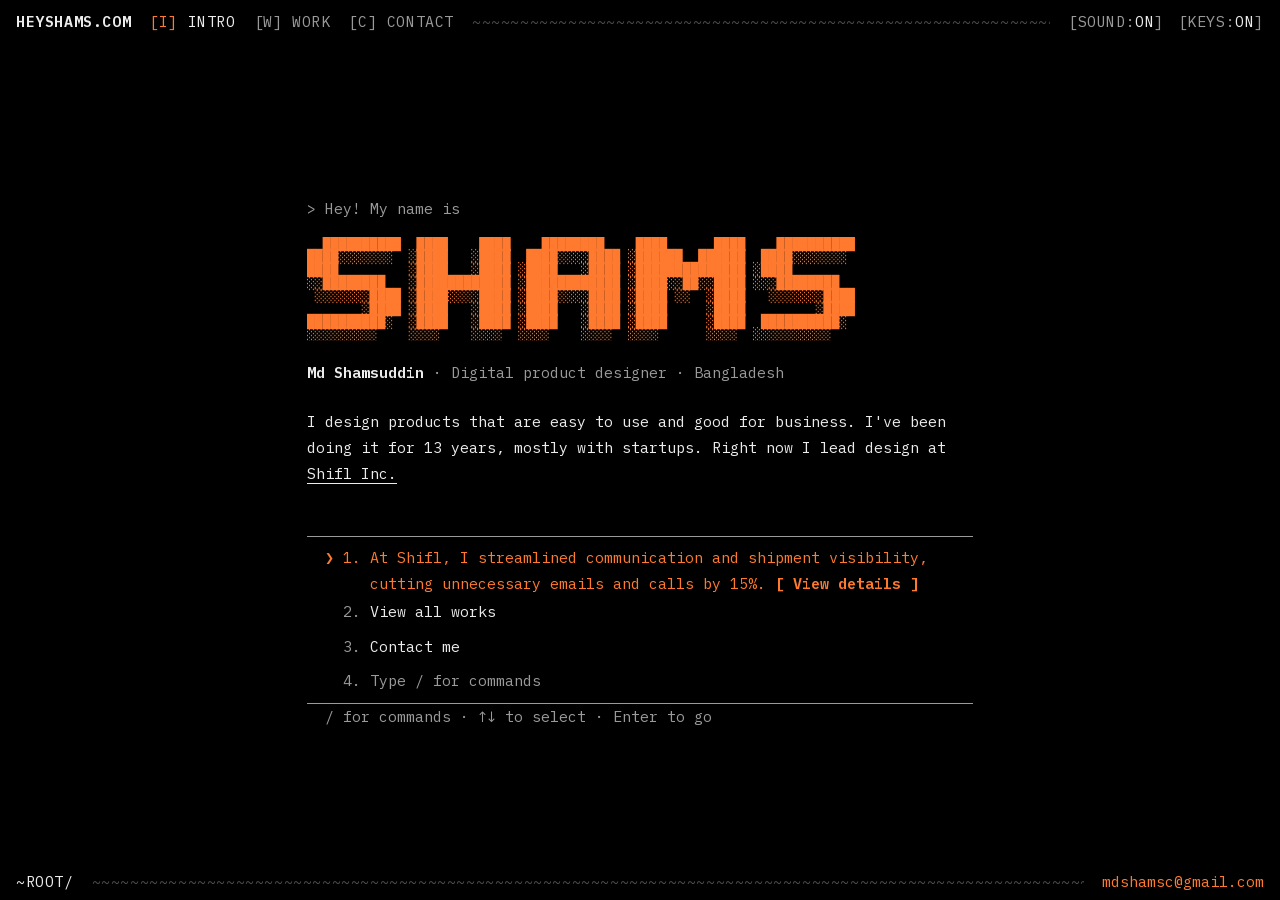
==== commit 1e301a32: "Add hover animation" ====
--- a/index.html
+++ b/index.html
@@ -99,7 +99,7 @@
       </h1>
       <p class="byline"><span class="hi">Md Shamsuddin</span> <span aria-hidden="true">·</span> Digital product designer <span aria-hidden="true">·</span> Bangladesh</p>
 
-      <p>I design products that are easy to use and good for business. I've been doing it for 10 years, mostly with startups. Right now I lead design at <a class="ul" href="https://www.linkedin.com/company/shifl" rel="noopener">Shifl Inc.</a></p>
+      <p>I design products that are easy to use and good for business. I've been doing it for 13 years, mostly with startups. Right now I lead design at <a class="ul" href="https://www.linkedin.com/company/shifl" rel="noopener">Shifl Inc.</a></p>
 
       <nav class="menu" aria-label="Intro">
         <a class="opt" href="#shifl" data-key="enter 1"><span class="num" aria-hidden="true">1.</span> <span>At Shifl, I streamlined communication and shipment visibility, cutting unnecessary emails and calls by <mark>15%</mark>. <span class="tbtn" aria-hidden="true">[ View details ]</span><span class="sr-only">View details: Shifl case study</span></span></a>
@@ -282,7 +282,7 @@
         autocorrect="off" spellcheck="false" enterkeyhint="go" placeholder="Type / for commands">
     </div>
     <ul id="cmd-list" class="cmd-list" role="listbox" aria-label="Commands" hidden></ul>
-    <p class="cmd-hint" aria-hidden="true">/ for commands · ↑↓ to select · Tab or Enter to go</p>
+    <p class="cmd-hint" aria-hidden="true">/ for commands · ↑↓ to select · Enter to go</p>
     <p id="cmd-msg" class="cmd-msg" role="status"></p>
   </div>
 
--- a/styles.css
+++ b/styles.css
@@ -79,7 +79,7 @@
 .skip:focus { transform: none; }
 
 /* ---------- Canvas noise ---------- */
-#grid {
+#grid, #hover {
   position: fixed;
   inset: 0;
   width: 100%;
@@ -259,7 +259,7 @@
 .no-hotkeys .topnav .k { display: none; }
 
 /* ---------- Command input (Claude Code style) ---------- */
-.cmd { width: min(var(--measure), 100%); margin: 0 auto; padding: 0 3ch 32px; }
+.cmd { position: relative; width: min(var(--measure), 100%); margin: 0 auto; padding: 0 3ch 32px; }
 .screen > .cmd { width: auto; margin: 0; padding: 0; }
 .cmd[hidden] { display: none; }
 .cmd p { margin: 0; }
@@ -306,7 +306,8 @@
 .cmd-desc { min-width: 0; color: var(--dim); }
 .cmd-opt.is-sel::before { visibility: visible; color: var(--orange); }
 .cmd-opt.is-sel .cmd-name, .cmd-opt.is-sel .cmd-desc { color: var(--orange); }
-.cmd-hint { margin-top: .6em; padding: 0 2ch; color: var(--dim); }
+/* Overlays the space below the row: showing it must not move the layout. */
+.cmd-hint { position: absolute; left: 0; right: 0; top: 100%; margin-top: .6em; padding: 0 2ch; color: var(--dim); pointer-events: none; }
 .cmd-hint[hidden] { display: none; }
 .cmd-msg { padding: 0 2ch; color: var(--orange); }
 .cmd-msg:not(:empty) { margin-top: .6em; }
@@ -327,7 +328,9 @@
   border: 0;
   background: none;
   cursor: zoom-in;
-}
+  position: relative;
+}
+.img-fx { position: absolute; inset: 0; width: 100%; height: 100%; pointer-events: none; transition: opacity .25s ease; }
 .img-btn img {
   display: block;
   width: 100%;
@@ -350,9 +353,6 @@
 .portrait .ascii { filter: none; }
 @media (hover: none) { .portrait .real { opacity: 0; } }
 
-/* reveal images with a stepped wipe while text decrypts */
-.screen.entering .img-btn img { animation: wipe .5s steps(8) .4s both; }
-@keyframes wipe { from { clip-path: inset(0 0 100% 0); } to { clip-path: inset(0); } }
 
 /* ---------- Viewer ---------- */
 dialog {
@@ -429,7 +429,6 @@
 @media (prefers-reduced-motion: reduce) {
   .live { animation: none; }
   .img-btn img, .portrait .real { transition: none; }
-  .screen.entering .img-btn img { animation: none; }
 }
 @media (forced-colors: active) {
   .opt.is-sel, .cmd-opt.is-sel { color: Highlight; }
